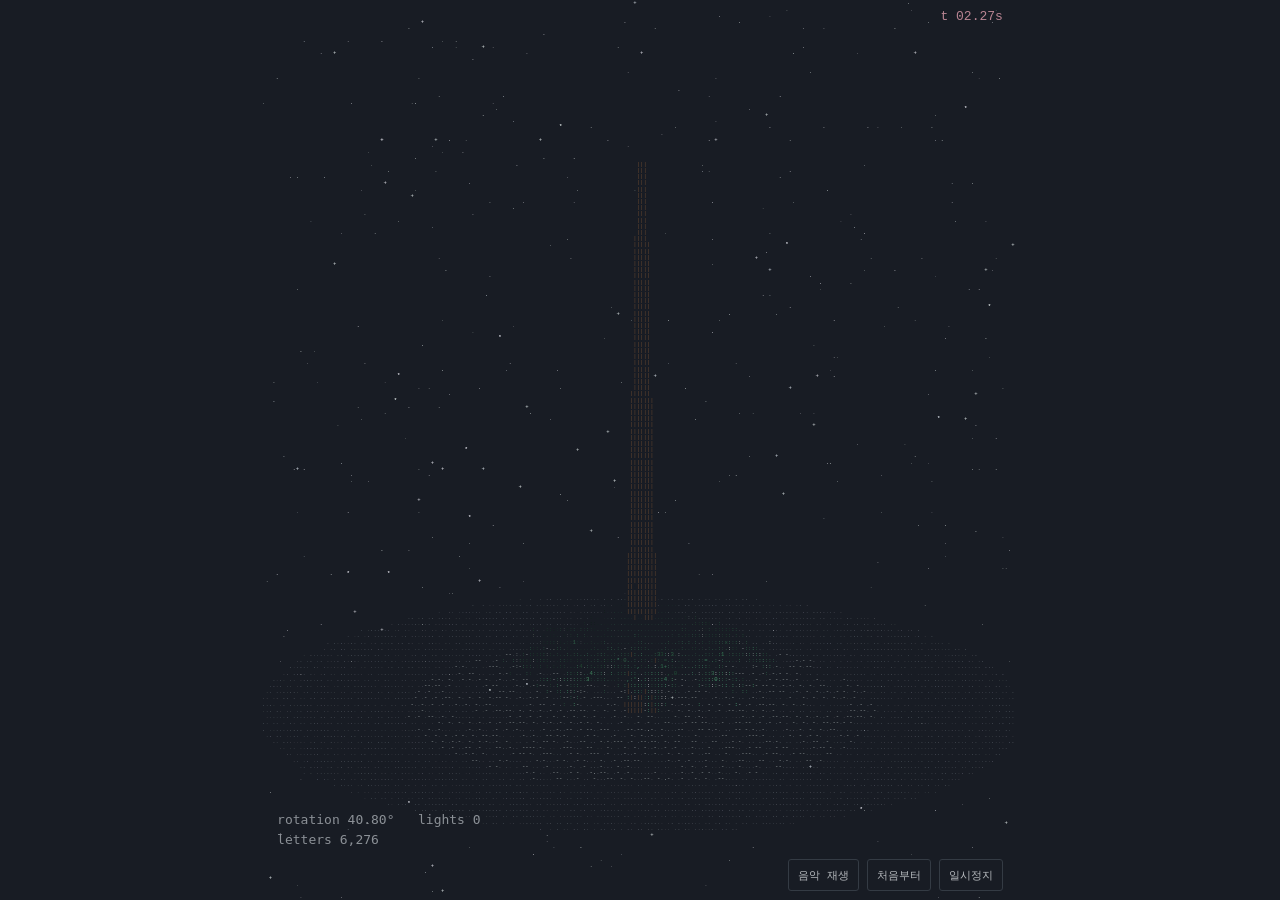
==== index.html @ 33d2dddd "Animate particle assembly and add looping YouTube music" ====
<!doctype html>
<html lang="ko">
<head>
  <meta charset="utf-8">
  <meta name="viewport" content="width=device-width, initial-scale=1">
  <meta name="theme-color" content="#181c24">
  <meta name="referrer" content="strict-origin-when-cross-origin">
  <title>ASCII Christmas Tree</title>
  <link rel="stylesheet" href="./styles.css">
  <script defer src="./geometry.js"></script>
  <script defer src="./scene.js"></script>
  <script defer src="./music.js"></script>
</head>
<body>
  <main aria-label="ASCII 크리스마스 트리">
    <canvas id="scene" role="img" aria-label="기둥에 잎이 자라고 장식과 선물이 입자로 모이며, 하늘에서 별이 내려와 반짝이는 회전 ASCII 크리스마스 트리"></canvas>
    <span id="time" aria-hidden="true"></span>
    <pre id="stats" aria-hidden="true"></pre>
    <div class="controls">
      <button id="music-toggle" type="button" aria-pressed="false" aria-controls="music-panel">음악 재생</button>
      <button id="replay" type="button">처음부터</button>
      <button id="toggle" type="button">일시정지</button>
    </div>
    <noscript>애니메이션을 보려면 JavaScript를 켜 주세요.</noscript>
  </main>
  <aside id="music-panel" aria-label="음악 플레이어" hidden>
    <div id="music-mount"><div id="music-player"></div></div>
    <p id="music-status" role="status"></p>
    <a href="https://music.youtube.com/watch?v=KRtvCCDbLgQ" target="_blank" rel="noopener noreferrer">YouTube Music에서 열기</a>
  </aside>
</body>
</html>
---- styles.css ----
:root {
  color-scheme: dark;
  font-family: Consolas, "Courier New", monospace;
  background: #181c24;
  color: #b5b9bd;
}
* { box-sizing: border-box; }
body { margin: 0; min-height: 100svh; display: grid; place-items: center; }
main {
  position: relative;
  height: min(100svh, 119.0476vw);
  width: min(100vw, 84svh);
  margin: auto;
  overflow: hidden;
}
canvas { width: 100%; height: 100%; display: block; }
#time {
  position: absolute;
  right: 2%;
  top: 1%;
  font-size: clamp(9px, 1.5svh, 13px);
  color: #b98593;
}
#stats {
  position: absolute;
  left: 2%;
  bottom: 5.5%;
  margin: 0;
  color: #8b9096;
  line-height: 1.55;
  font-size: clamp(9px, 1.5svh, 13px);
}
.controls {
  position: absolute;
  right: 2%;
  bottom: 1%;
  display: flex;
  gap: 8px;
}
button {
  font: inherit;
  font-size: 11px;
  min-height: 32px;
  padding: 5px 9px;
  color: #b5b9bd;
  background: #181c24;
  border: 1px solid #343b44;
  border-radius: 3px;
  cursor: pointer;
}
button:hover { color: #f2dda4; border-color: #85764f; }
button:focus-visible { outline: 2px solid #ead18b; outline-offset: 2px; }
button:disabled { opacity: 0.6; cursor: wait; }
[hidden] { display: none !important; }
#music-panel {
  width: min(320px, calc(100vw - 24px));
  margin: 0 auto 20px;
  padding: 0;
  font-size: 12px;
  line-height: 1.55;
}
#music-mount { min-height: 200px; }
#music-player { width: 100%; height: 200px; border: 0; }
#music-status { margin: 10px 0 6px; }
#music-panel a { color: #e0c67f; }
@media (min-width: 1200px) {
  body.music-open {
    grid-template-columns: minmax(0, 1fr) 320px;
    column-gap: 20px;
    padding-right: 20px;
  }
  #music-panel { align-self: end; }
}
@media (max-width: 600px) {
  body.music-open main {
    width: min(100vw, 57.12svh);
    height: min(68svh, 119.0476vw);
  }
}
noscript { position: absolute; inset: 40% 5%; text-align: center; }
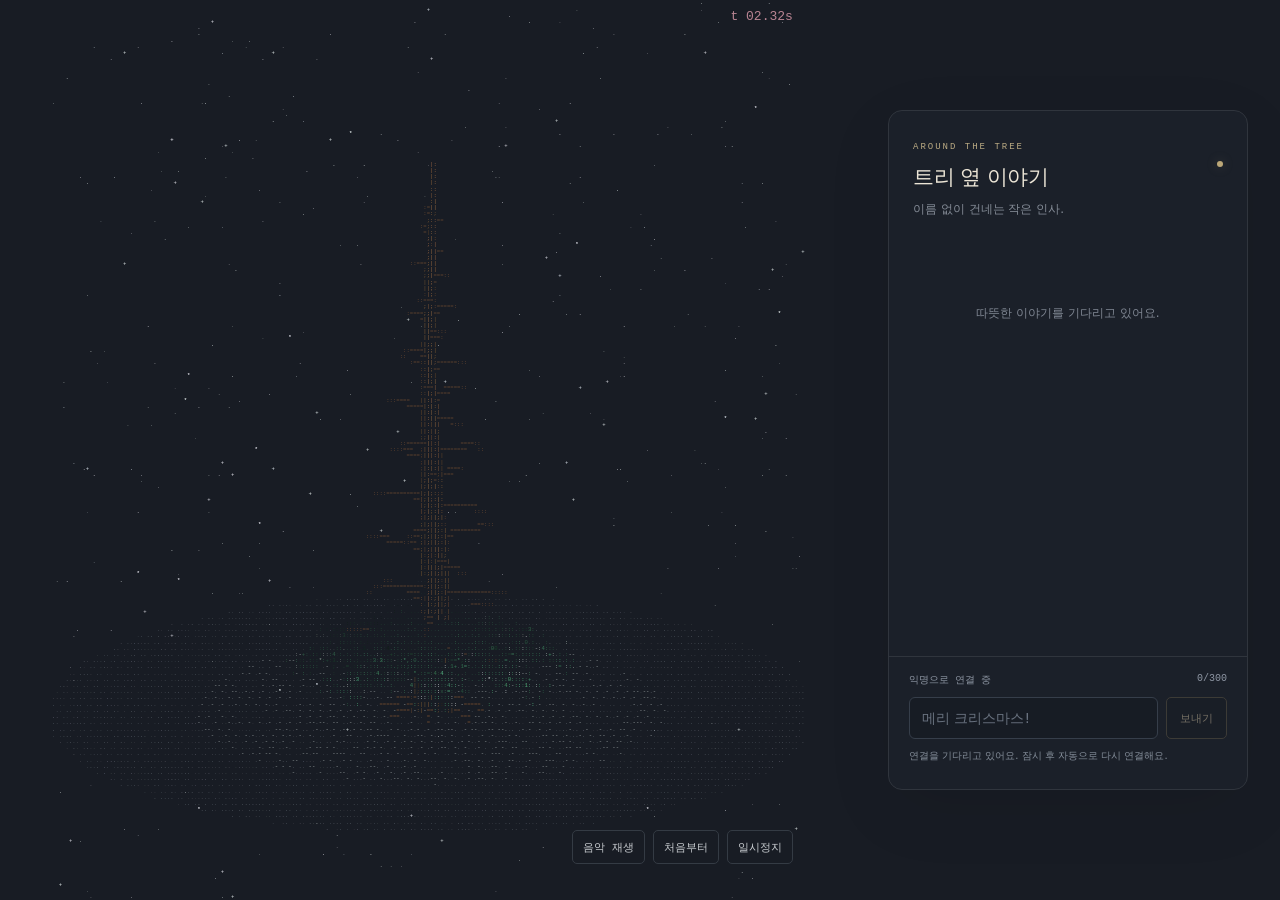
==== commit 6488ded3: "Refine tree assembly and add responsive anonymous chat" ====
--- a/index.html
+++ b/index.html
@@ -10,23 +10,34 @@
   <script defer src="./geometry.js"></script>
   <script defer src="./scene.js"></script>
   <script defer src="./music.js"></script>
+  <script defer src="./chat.js"></script>
 </head>
 <body>
   <main aria-label="ASCII 크리스마스 트리">
     <canvas id="scene" role="img" aria-label="기둥에 잎이 자라고 장식과 선물이 입자로 모이며, 하늘에서 별이 내려와 반짝이는 회전 ASCII 크리스마스 트리"></canvas>
     <span id="time" aria-hidden="true"></span>
-    <pre id="stats" aria-hidden="true"></pre>
+    <pre id="stats" aria-hidden="true" hidden></pre>
     <div class="controls">
       <button id="music-toggle" type="button" aria-pressed="false" aria-controls="music-panel">음악 재생</button>
       <button id="replay" type="button">처음부터</button>
       <button id="toggle" type="button">일시정지</button>
     </div>
+    <p id="music-status" role="status"></p>
     <noscript>애니메이션을 보려면 JavaScript를 켜 주세요.</noscript>
   </main>
-  <aside id="music-panel" aria-label="음악 플레이어" hidden>
+  <aside id="chat-panel" aria-labelledby="chat-title">
+    <header class="chat-header"><div><span class="eyebrow">AROUND THE TREE</span><h1 id="chat-title">트리 옆 이야기</h1></div><span class="live-dot" aria-hidden="true"></span></header>
+    <p class="chat-intro">이름 없이 건네는 작은 인사.</p>
+    <div id="messages" role="log" aria-label="익명 대화" aria-live="off"><p class="chat-empty">따뜻한 이야기를 기다리고 있어요.</p></div>
+    <form id="chat-form">
+      <div class="chat-identity"><span id="chat-name">익명으로 연결 중</span><span id="chat-count">0/300</span></div>
+      <label class="sr-only" for="chat-input">채팅 메시지</label>
+      <div class="chat-compose"><input id="chat-input" name="message" maxlength="300" placeholder="메리 크리스마스!" autocomplete="off" required><button id="chat-send" type="submit" disabled>보내기</button></div>
+      <p id="chat-status" role="status">채팅에 연결하고 있어요.</p>
+    </form>
+  </aside>
+  <aside id="music-panel" aria-hidden="true" inert hidden>
     <div id="music-mount"><div id="music-player"></div></div>
-    <p id="music-status" role="status"></p>
-    <a href="https://music.youtube.com/watch?v=KRtvCCDbLgQ" target="_blank" rel="noopener noreferrer">YouTube Music에서 열기</a>
   </aside>
 </body>
 </html>
--- a/styles.css
+++ b/styles.css
@@ -1,80 +1,28 @@
-:root {
-  color-scheme: dark;
-  font-family: Consolas, "Courier New", monospace;
-  background: #181c24;
-  color: #b5b9bd;
+:root{color-scheme:dark;font-family:Consolas,"Courier New",monospace;background:#181c24;color:#b5b9bd}*{box-sizing:border-box}
+body{margin:0;min-height:100svh;display:grid;grid-template-columns:minmax(0,1fr) 360px;align-items:center;gap:28px;padding:0 32px 0 0}
+main{position:relative;width:min(100%,84svh);aspect-ratio:.84;margin:auto;overflow:hidden}canvas{width:100%;height:100%;display:block}
+#time{position:absolute;right:2%;top:1%;font-size:clamp(9px,1.5svh,13px);color:#b98593}.controls{position:absolute;right:2%;bottom:4%;display:flex;gap:8px}
+button{font:inherit;font-size:11px;min-height:34px;padding:6px 10px;color:#c9cdd1;background:#181c24;border:1px solid #343b44;border-radius:5px;cursor:pointer}
+button:hover{color:#f2dda4;border-color:#85764f}button:focus-visible,input:focus-visible{outline:2px solid #ead18b;outline-offset:3px}button:disabled{opacity:.45;cursor:default}[hidden]{display:none!important}
+#music-panel{position:fixed;left:-400px;top:0;width:320px;height:200px;overflow:hidden;pointer-events:none}#music-player{width:320px;height:200px;border:0}
+#music-status{position:absolute;bottom:.4%;right:2%;margin:0;max-width:96%;color:#9c927a;font-size:10px;line-height:1.3}
+#chat-panel{height:min(680px,88svh);min-height:320px;display:flex;flex-direction:column;border:1px solid #30353d;border-radius:14px;background:#1b2029;overflow:hidden;box-shadow:0 20px 70px #00000012}
+.chat-header{padding:25px 24px 0;display:flex;align-items:center;justify-content:space-between}.eyebrow{color:#baaa83;letter-spacing:2px;font-size:9px}
+h1{font-family:system-ui,sans-serif;font-weight:500;font-size:21px;letter-spacing:-.5px;margin:9px 0 0;color:#ece5d6}.live-dot{width:6px;height:6px;border-radius:50%;background:#bba778;box-shadow:0 0 12px #bba77844}
+.chat-intro{font:12px system-ui,sans-serif;color:#858c97;margin:10px 24px 20px}
+#messages{min-height:0;flex:1;overflow-y:auto;padding:10px 22px 18px;scrollbar-width:thin;scrollbar-color:#454b56 transparent;overscroll-behavior:contain}
+.chat-empty{font:12px/1.8 system-ui,sans-serif;text-align:center;color:#7e8591;margin:55px 0}
+.message{margin:0 0 20px;font-family:system-ui,sans-serif}.message-meta{display:flex;align-items:center;gap:10px;font-size:10px;color:#a9a18c}.message-meta time{font:9px monospace;color:#68717e}
+.message p{margin:7px 0 0;color:#cdd0d7;font-size:13px;line-height:1.65;overflow-wrap:anywhere;white-space:pre-wrap}.message.mine p{color:#ece0c4}
+#chat-form{padding:16px 20px 12px;border-top:1px solid #30353d}.chat-identity{display:flex;justify-content:space-between;color:#8e96a3;font-size:10px;margin-bottom:10px}.chat-compose{display:flex;gap:8px}
+#chat-input{min-width:0;flex:1;border:1px solid #363e4a;border-radius:6px;padding:12px;font:14px system-ui,sans-serif;color:#e7e3dc;background:#171c24}#chat-input::placeholder{color:#69727f}
+#chat-send{color:#e0cfaa;border-color:#665c47;padding:8px 13px}#chat-status{min-height:28px;margin:10px 0 0;font:10px/1.4 system-ui,sans-serif;color:#858e9a}
+.sr-only{position:absolute;width:1px;height:1px;padding:0;overflow:hidden;clip-path:inset(50%);white-space:nowrap}noscript{position:absolute;inset:40% 5%;text-align:center}
+@media(max-width:760px){
+body{display:flex;flex-direction:column;align-items:stretch;gap:0;padding:0;min-height:100svh}
+main{flex:none;width:min(100%,49.56svh);margin:0 auto}
+#chat-panel{flex:none;height:max(320px,calc(100svh - min(119.0476vw,59svh)));min-height:320px;max-height:650px;margin:0 10px max(10px,env(safe-area-inset-bottom));border-radius:12px}
+.chat-header{padding:16px 18px 0}h1{font-size:17px;margin-top:5px}.chat-intro{margin:7px 18px 10px;font-size:11px}
+#chat-form{padding:12px 16px 8px}#chat-input{font-size:16px}.controls{gap:6px;bottom:5%}button{min-height:32px;padding:5px 8px}
 }
-* { box-sizing: border-box; }
-body { margin: 0; min-height: 100svh; display: grid; place-items: center; }
-main {
-  position: relative;
-  height: min(100svh, 119.0476vw);
-  width: min(100vw, 84svh);
-  margin: auto;
-  overflow: hidden;
-}
-canvas { width: 100%; height: 100%; display: block; }
-#time {
-  position: absolute;
-  right: 2%;
-  top: 1%;
-  font-size: clamp(9px, 1.5svh, 13px);
-  color: #b98593;
-}
-#stats {
-  position: absolute;
-  left: 2%;
-  bottom: 5.5%;
-  margin: 0;
-  color: #8b9096;
-  line-height: 1.55;
-  font-size: clamp(9px, 1.5svh, 13px);
-}
-.controls {
-  position: absolute;
-  right: 2%;
-  bottom: 1%;
-  display: flex;
-  gap: 8px;
-}
-button {
-  font: inherit;
-  font-size: 11px;
-  min-height: 32px;
-  padding: 5px 9px;
-  color: #b5b9bd;
-  background: #181c24;
-  border: 1px solid #343b44;
-  border-radius: 3px;
-  cursor: pointer;
-}
-button:hover { color: #f2dda4; border-color: #85764f; }
-button:focus-visible { outline: 2px solid #ead18b; outline-offset: 2px; }
-button:disabled { opacity: 0.6; cursor: wait; }
-[hidden] { display: none !important; }
-#music-panel {
-  width: min(320px, calc(100vw - 24px));
-  margin: 0 auto 20px;
-  padding: 0;
-  font-size: 12px;
-  line-height: 1.55;
-}
-#music-mount { min-height: 200px; }
-#music-player { width: 100%; height: 200px; border: 0; }
-#music-status { margin: 10px 0 6px; }
-#music-panel a { color: #e0c67f; }
-@media (min-width: 1200px) {
-  body.music-open {
-    grid-template-columns: minmax(0, 1fr) 320px;
-    column-gap: 20px;
-    padding-right: 20px;
-  }
-  #music-panel { align-self: end; }
-}
-@media (max-width: 600px) {
-  body.music-open main {
-    width: min(100vw, 57.12svh);
-    height: min(68svh, 119.0476vw);
-  }
-}
-noscript { position: absolute; inset: 40% 5%; text-align: center; }
+#stats { display: none !important; }
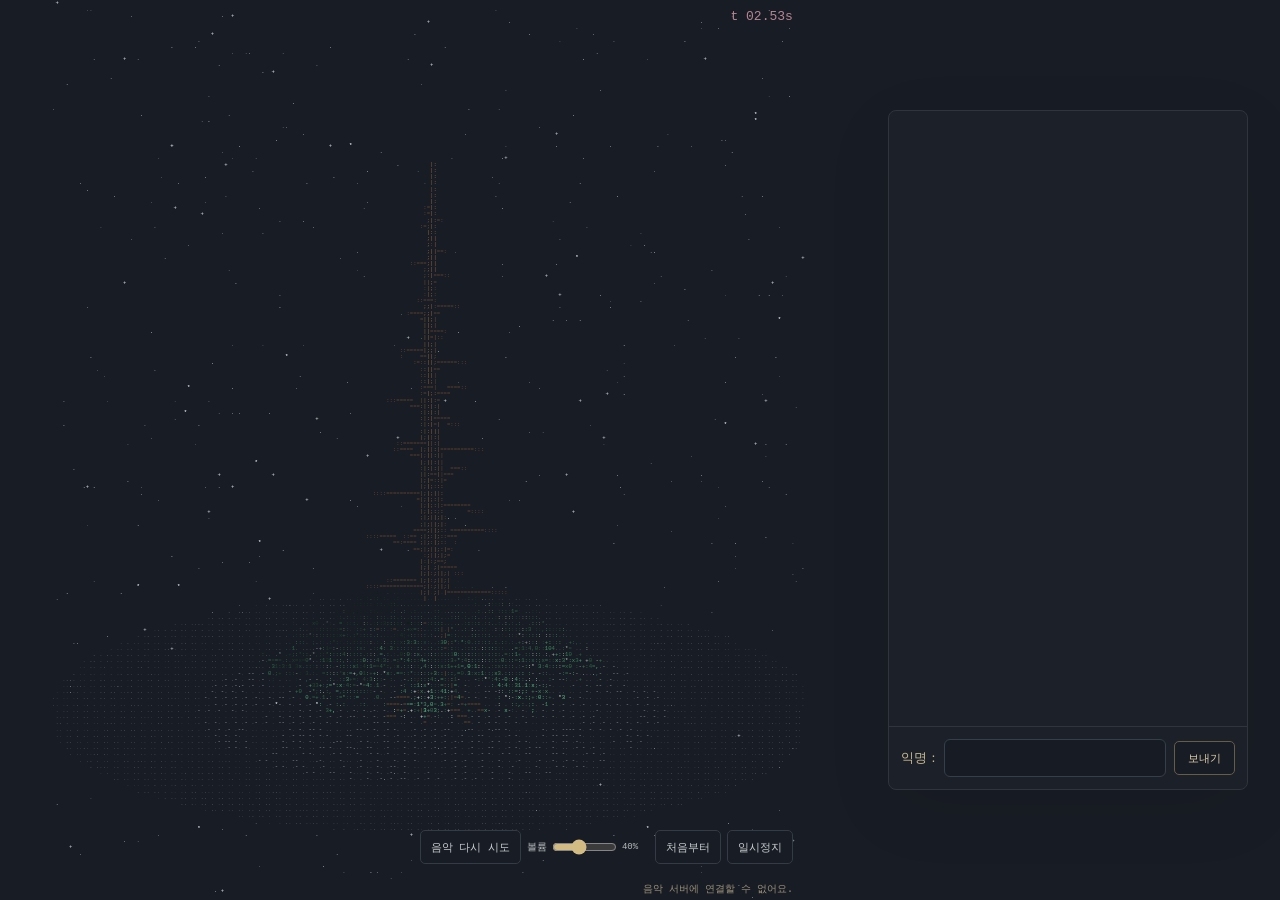
==== commit efbeb035: "Simplify anonymous chat and add autoplay with volume control" ====
--- a/index.html
+++ b/index.html
@@ -19,21 +19,18 @@
     <pre id="stats" aria-hidden="true" hidden></pre>
     <div class="controls">
       <button id="music-toggle" type="button" aria-pressed="false" aria-controls="music-panel">음악 재생</button>
+      <label class="volume-control" for="music-volume"><span>&#48380;&#47464;</span><input id="music-volume" type="range" min="0" max="100" value="40" aria-label="Music volume"><output id="volume-value" for="music-volume">40%</output></label>
       <button id="replay" type="button">처음부터</button>
       <button id="toggle" type="button">일시정지</button>
     </div>
     <p id="music-status" role="status"></p>
     <noscript>애니메이션을 보려면 JavaScript를 켜 주세요.</noscript>
   </main>
-  <aside id="chat-panel" aria-labelledby="chat-title">
-    <header class="chat-header"><div><span class="eyebrow">AROUND THE TREE</span><h1 id="chat-title">트리 옆 이야기</h1></div><span class="live-dot" aria-hidden="true"></span></header>
-    <p class="chat-intro">이름 없이 건네는 작은 인사.</p>
-    <div id="messages" role="log" aria-label="익명 대화" aria-live="off"><p class="chat-empty">따뜻한 이야기를 기다리고 있어요.</p></div>
+  <aside id="chat-panel" aria-label="Anonymous chat">
+    <div id="messages" role="log" aria-label="Messages" aria-live="polite"></div>
     <form id="chat-form">
-      <div class="chat-identity"><span id="chat-name">익명으로 연결 중</span><span id="chat-count">0/300</span></div>
-      <label class="sr-only" for="chat-input">채팅 메시지</label>
-      <div class="chat-compose"><input id="chat-input" name="message" maxlength="300" placeholder="메리 크리스마스!" autocomplete="off" required><button id="chat-send" type="submit" disabled>보내기</button></div>
-      <p id="chat-status" role="status">채팅에 연결하고 있어요.</p>
+      <div class="chat-compose"><label for="chat-input">&#51061;&#47749; :</label><input id="chat-input" name="message" maxlength="300" autocomplete="off" required><button id="chat-send" type="submit">&#48372;&#45236;&#44592;</button></div>
+      <p id="chat-status" role="status" hidden></p>
     </form>
   </aside>
   <aside id="music-panel" aria-hidden="true" inert hidden>
--- a/styles.css
+++ b/styles.css
@@ -26,3 +26,27 @@
 #chat-form{padding:12px 16px 8px}#chat-input{font-size:16px}.controls{gap:6px;bottom:5%}button{min-height:32px;padding:5px 8px}
 }
 #stats { display: none !important; }
+
+/* Minimal chat and compact music controls. */
+#chat-panel { border-radius: 8px; }
+#messages { padding: 16px; }
+#chat-form { padding: 12px; }
+.message { margin: 0 0 10px; color: #ced1d6; font: 13px/1.65 system-ui,sans-serif; overflow-wrap: anywhere; white-space: pre-wrap; }
+.message-name { color: #c8b891; }
+.message.mine { color: #e8dec8; }
+.chat-compose { align-items: center; }
+.chat-compose label { flex: none; font: 13px system-ui,sans-serif; color: #c8b891; }
+#chat-input { padding: 10px; }
+#chat-status { min-height: 0; margin-top: 8px; }
+.controls { left: 2%; justify-content: flex-end; align-items: center; gap: 6px; flex-wrap: wrap; }
+.volume-control { display: flex; align-items: center; gap: 5px; font-size: 10px; }
+#music-volume { width: 65px; min-height: 28px; accent-color: #d3bc83; margin: 0; }
+#volume-value { width: 27px; font-size: 9px; }
+@media(max-width:760px) {
+  .controls { gap: 4px; }
+  .controls button { padding: 4px 6px; font-size: 10px; }
+  .volume-control { gap: 3px; }
+  .volume-control > span { display: none; }
+  #music-volume { width: 50px; }
+  #volume-value { width: 24px; }
+}
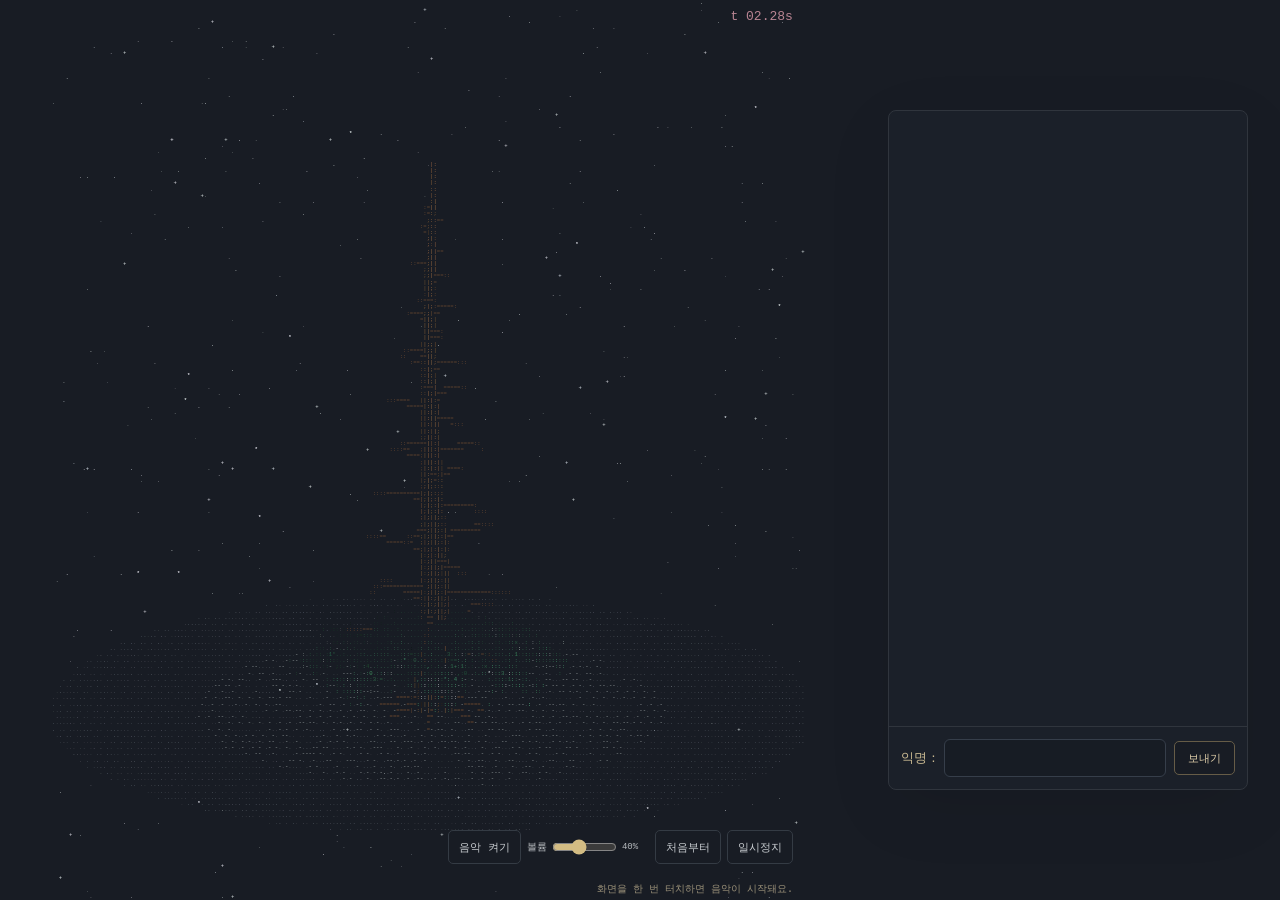
==== commit 41f64a31: "Play uploaded Christmas audio directly and route visitors to chat server" ====
--- a/index.html
+++ b/index.html
@@ -5,6 +5,11 @@
   <meta name="viewport" content="width=device-width, initial-scale=1">
   <meta name="theme-color" content="#181c24">
   <meta name="referrer" content="strict-origin-when-cross-origin">
+  <script>
+    if (location.hostname === "christmas-tree-ascii-art.onrender.com") {
+      location.replace("https://christmas-tree-ascii-art-server.onrender.com" + location.pathname + location.search + location.hash);
+    }
+  </script>
   <title>ASCII Christmas Tree</title>
   <link rel="stylesheet" href="./styles.css">
   <script defer src="./geometry.js"></script>
@@ -18,7 +23,7 @@
     <span id="time" aria-hidden="true"></span>
     <pre id="stats" aria-hidden="true" hidden></pre>
     <div class="controls">
-      <button id="music-toggle" type="button" aria-pressed="false" aria-controls="music-panel">음악 재생</button>
+      <button id="music-toggle" type="button" aria-pressed="false">음악 재생</button>
       <label class="volume-control" for="music-volume"><span>&#48380;&#47464;</span><input id="music-volume" type="range" min="0" max="100" value="40" aria-label="Music volume"><output id="volume-value" for="music-volume">40%</output></label>
       <button id="replay" type="button">처음부터</button>
       <button id="toggle" type="button">일시정지</button>
@@ -33,8 +38,6 @@
       <p id="chat-status" role="status" hidden></p>
     </form>
   </aside>
-  <aside id="music-panel" aria-hidden="true" inert hidden>
-    <div id="music-mount"><div id="music-player"></div></div>
-  </aside>
+  <audio id="background-music" src="./assets/christmas.mp3" loop preload="metadata" hidden></audio>
 </body>
 </html>
--- a/styles.css
+++ b/styles.css
@@ -4,7 +4,6 @@
 #time{position:absolute;right:2%;top:1%;font-size:clamp(9px,1.5svh,13px);color:#b98593}.controls{position:absolute;right:2%;bottom:4%;display:flex;gap:8px}
 button{font:inherit;font-size:11px;min-height:34px;padding:6px 10px;color:#c9cdd1;background:#181c24;border:1px solid #343b44;border-radius:5px;cursor:pointer}
 button:hover{color:#f2dda4;border-color:#85764f}button:focus-visible,input:focus-visible{outline:2px solid #ead18b;outline-offset:3px}button:disabled{opacity:.45;cursor:default}[hidden]{display:none!important}
-#music-panel{position:fixed;left:-400px;top:0;width:320px;height:200px;overflow:hidden;pointer-events:none}#music-player{width:320px;height:200px;border:0}
 #music-status{position:absolute;bottom:.4%;right:2%;margin:0;max-width:96%;color:#9c927a;font-size:10px;line-height:1.3}
 #chat-panel{height:min(680px,88svh);min-height:320px;display:flex;flex-direction:column;border:1px solid #30353d;border-radius:14px;background:#1b2029;overflow:hidden;box-shadow:0 20px 70px #00000012}
 .chat-header{padding:25px 24px 0;display:flex;align-items:center;justify-content:space-between}.eyebrow{color:#baaa83;letter-spacing:2px;font-size:9px}
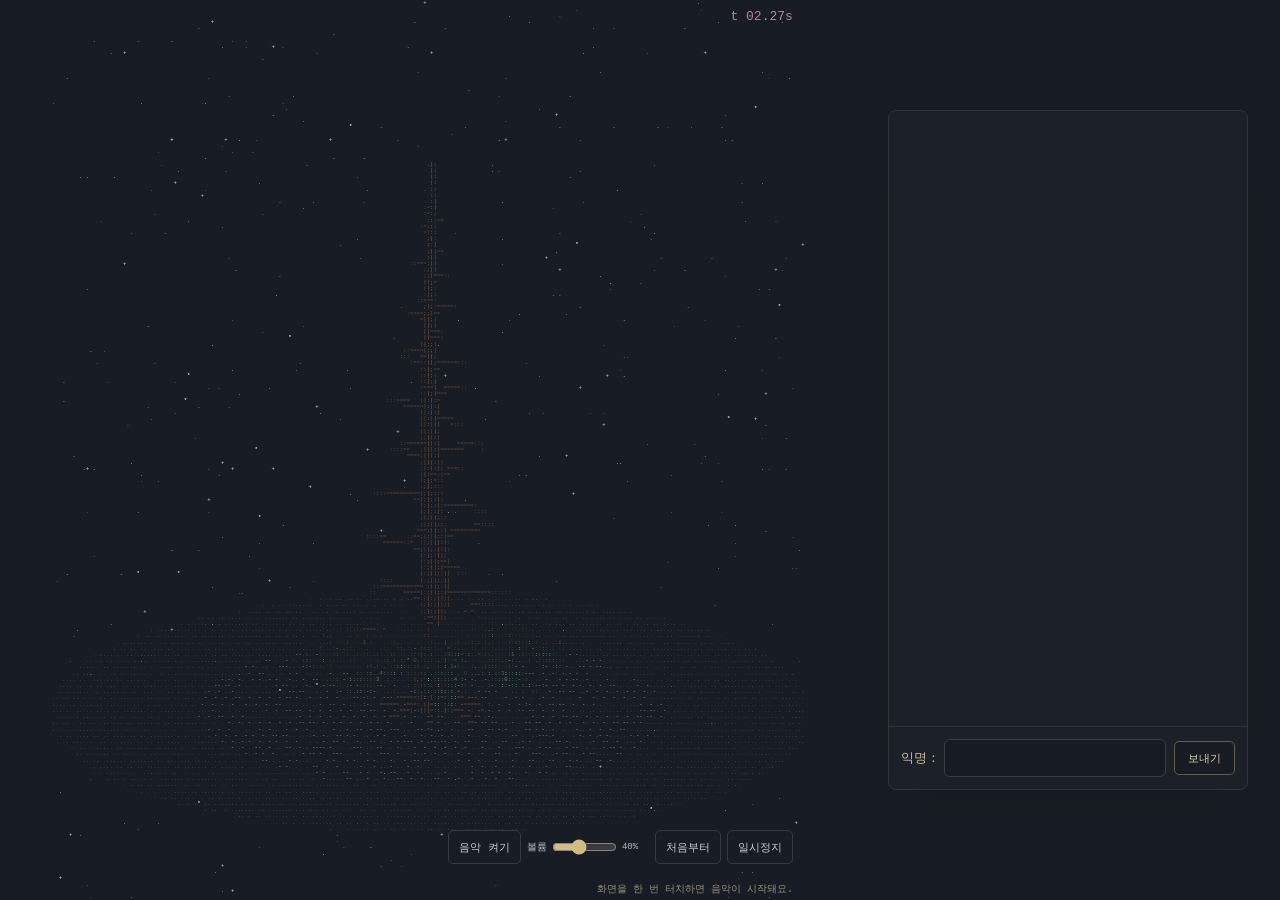
==== commit 9e857b6d: "Remove unused UI code and harden chat polling and request handling" ====
--- a/index.html
+++ b/index.html
@@ -21,7 +21,6 @@
   <main aria-label="ASCII 크리스마스 트리">
     <canvas id="scene" role="img" aria-label="기둥에 잎이 자라고 장식과 선물이 입자로 모이며, 하늘에서 별이 내려와 반짝이는 회전 ASCII 크리스마스 트리"></canvas>
     <span id="time" aria-hidden="true"></span>
-    <pre id="stats" aria-hidden="true" hidden></pre>
     <div class="controls">
       <button id="music-toggle" type="button" aria-pressed="false">음악 재생</button>
       <label class="volume-control" for="music-volume"><span>&#48380;&#47464;</span><input id="music-volume" type="range" min="0" max="100" value="40" aria-label="Music volume"><output id="volume-value" for="music-volume">40%</output></label>
--- a/styles.css
+++ b/styles.css
@@ -1,48 +1,152 @@
-:root{color-scheme:dark;font-family:Consolas,"Courier New",monospace;background:#181c24;color:#b5b9bd}*{box-sizing:border-box}
-body{margin:0;min-height:100svh;display:grid;grid-template-columns:minmax(0,1fr) 360px;align-items:center;gap:28px;padding:0 32px 0 0}
-main{position:relative;width:min(100%,84svh);aspect-ratio:.84;margin:auto;overflow:hidden}canvas{width:100%;height:100%;display:block}
-#time{position:absolute;right:2%;top:1%;font-size:clamp(9px,1.5svh,13px);color:#b98593}.controls{position:absolute;right:2%;bottom:4%;display:flex;gap:8px}
-button{font:inherit;font-size:11px;min-height:34px;padding:6px 10px;color:#c9cdd1;background:#181c24;border:1px solid #343b44;border-radius:5px;cursor:pointer}
-button:hover{color:#f2dda4;border-color:#85764f}button:focus-visible,input:focus-visible{outline:2px solid #ead18b;outline-offset:3px}button:disabled{opacity:.45;cursor:default}[hidden]{display:none!important}
-#music-status{position:absolute;bottom:.4%;right:2%;margin:0;max-width:96%;color:#9c927a;font-size:10px;line-height:1.3}
-#chat-panel{height:min(680px,88svh);min-height:320px;display:flex;flex-direction:column;border:1px solid #30353d;border-radius:14px;background:#1b2029;overflow:hidden;box-shadow:0 20px 70px #00000012}
-.chat-header{padding:25px 24px 0;display:flex;align-items:center;justify-content:space-between}.eyebrow{color:#baaa83;letter-spacing:2px;font-size:9px}
-h1{font-family:system-ui,sans-serif;font-weight:500;font-size:21px;letter-spacing:-.5px;margin:9px 0 0;color:#ece5d6}.live-dot{width:6px;height:6px;border-radius:50%;background:#bba778;box-shadow:0 0 12px #bba77844}
-.chat-intro{font:12px system-ui,sans-serif;color:#858c97;margin:10px 24px 20px}
-#messages{min-height:0;flex:1;overflow-y:auto;padding:10px 22px 18px;scrollbar-width:thin;scrollbar-color:#454b56 transparent;overscroll-behavior:contain}
-.chat-empty{font:12px/1.8 system-ui,sans-serif;text-align:center;color:#7e8591;margin:55px 0}
-.message{margin:0 0 20px;font-family:system-ui,sans-serif}.message-meta{display:flex;align-items:center;gap:10px;font-size:10px;color:#a9a18c}.message-meta time{font:9px monospace;color:#68717e}
-.message p{margin:7px 0 0;color:#cdd0d7;font-size:13px;line-height:1.65;overflow-wrap:anywhere;white-space:pre-wrap}.message.mine p{color:#ece0c4}
-#chat-form{padding:16px 20px 12px;border-top:1px solid #30353d}.chat-identity{display:flex;justify-content:space-between;color:#8e96a3;font-size:10px;margin-bottom:10px}.chat-compose{display:flex;gap:8px}
-#chat-input{min-width:0;flex:1;border:1px solid #363e4a;border-radius:6px;padding:12px;font:14px system-ui,sans-serif;color:#e7e3dc;background:#171c24}#chat-input::placeholder{color:#69727f}
-#chat-send{color:#e0cfaa;border-color:#665c47;padding:8px 13px}#chat-status{min-height:28px;margin:10px 0 0;font:10px/1.4 system-ui,sans-serif;color:#858e9a}
-.sr-only{position:absolute;width:1px;height:1px;padding:0;overflow:hidden;clip-path:inset(50%);white-space:nowrap}noscript{position:absolute;inset:40% 5%;text-align:center}
-@media(max-width:760px){
-body{display:flex;flex-direction:column;align-items:stretch;gap:0;padding:0;min-height:100svh}
-main{flex:none;width:min(100%,49.56svh);margin:0 auto}
-#chat-panel{flex:none;height:max(320px,calc(100svh - min(119.0476vw,59svh)));min-height:320px;max-height:650px;margin:0 10px max(10px,env(safe-area-inset-bottom));border-radius:12px}
-.chat-header{padding:16px 18px 0}h1{font-size:17px;margin-top:5px}.chat-intro{margin:7px 18px 10px;font-size:11px}
-#chat-form{padding:12px 16px 8px}#chat-input{font-size:16px}.controls{gap:6px;bottom:5%}button{min-height:32px;padding:5px 8px}
+:root {
+  color-scheme: dark;
+  font-family: Consolas, "Courier New", monospace;
+  background: #181c24;
+  color: #b5b9bd;
 }
-#stats { display: none !important; }
 
-/* Minimal chat and compact music controls. */
-#chat-panel { border-radius: 8px; }
-#messages { padding: 16px; }
-#chat-form { padding: 12px; }
-.message { margin: 0 0 10px; color: #ced1d6; font: 13px/1.65 system-ui,sans-serif; overflow-wrap: anywhere; white-space: pre-wrap; }
-.message-name { color: #c8b891; }
-.message.mine { color: #e8dec8; }
-.chat-compose { align-items: center; }
-.chat-compose label { flex: none; font: 13px system-ui,sans-serif; color: #c8b891; }
-#chat-input { padding: 10px; }
-#chat-status { min-height: 0; margin-top: 8px; }
-.controls { left: 2%; justify-content: flex-end; align-items: center; gap: 6px; flex-wrap: wrap; }
+* { box-sizing: border-box; }
+[hidden] { display: none !important; }
+
+body {
+  margin: 0;
+  min-height: 100svh;
+  display: grid;
+  grid-template-columns: minmax(0, 1fr) 360px;
+  align-items: center;
+  gap: 28px;
+  padding: 0 32px 0 0;
+}
+
+main {
+  position: relative;
+  width: min(100%, 84svh);
+  aspect-ratio: .84;
+  margin: auto;
+  overflow: hidden;
+}
+
+canvas { width: 100%; height: 100%; display: block; }
+
+#time {
+  position: absolute;
+  right: 2%;
+  top: 1%;
+  font-size: clamp(9px, 1.5svh, 13px);
+  color: #b98593;
+}
+
+button {
+  font: inherit;
+  font-size: 11px;
+  min-height: 34px;
+  padding: 6px 10px;
+  color: #c9cdd1;
+  background: #181c24;
+  border: 1px solid #343b44;
+  border-radius: 5px;
+  cursor: pointer;
+}
+
+button:hover { color: #f2dda4; border-color: #85764f; }
+button:disabled { opacity: .45; cursor: default; }
+button:focus-visible, input:focus-visible {
+  outline: 2px solid #ead18b;
+  outline-offset: 3px;
+}
+
+.controls {
+  position: absolute;
+  left: 2%;
+  right: 2%;
+  bottom: 4%;
+  display: flex;
+  justify-content: flex-end;
+  align-items: center;
+  gap: 6px;
+  flex-wrap: wrap;
+}
+
 .volume-control { display: flex; align-items: center; gap: 5px; font-size: 10px; }
 #music-volume { width: 65px; min-height: 28px; accent-color: #d3bc83; margin: 0; }
 #volume-value { width: 27px; font-size: 9px; }
-@media(max-width:760px) {
-  .controls { gap: 4px; }
+
+#music-status {
+  position: absolute;
+  bottom: .4%;
+  right: 2%;
+  margin: 0;
+  max-width: 96%;
+  color: #9c927a;
+  font-size: 10px;
+  line-height: 1.3;
+}
+
+#chat-panel {
+  height: min(680px, 88svh);
+  min-height: 320px;
+  display: flex;
+  flex-direction: column;
+  border: 1px solid #30353d;
+  border-radius: 8px;
+  background: #1b2029;
+  overflow: hidden;
+  box-shadow: 0 20px 70px #00000012;
+}
+
+#messages {
+  min-height: 0;
+  flex: 1;
+  overflow-y: auto;
+  padding: 16px;
+  scrollbar-width: thin;
+  scrollbar-color: #454b56 transparent;
+  overscroll-behavior: contain;
+}
+
+.message {
+  margin: 0 0 10px;
+  color: #ced1d6;
+  font: 13px/1.65 system-ui, sans-serif;
+  overflow-wrap: anywhere;
+  white-space: pre-wrap;
+}
+
+.message-name { color: #c8b891; }
+.message.mine { color: #e8dec8; }
+#chat-form { padding: 12px; border-top: 1px solid #30353d; }
+.chat-compose { display: flex; align-items: center; gap: 8px; }
+.chat-compose label { flex: none; font: 13px system-ui, sans-serif; color: #c8b891; }
+
+#chat-input {
+  min-width: 0;
+  flex: 1;
+  border: 1px solid #363e4a;
+  border-radius: 6px;
+  padding: 10px;
+  font: 14px system-ui, sans-serif;
+  color: #e7e3dc;
+  background: #171c24;
+}
+
+#chat-send { color: #e0cfaa; border-color: #665c47; padding: 8px 13px; }
+#chat-status { margin: 8px 0 0; font: 10px/1.4 system-ui, sans-serif; color: #858e9a; }
+noscript { position: absolute; inset: 40% 5%; text-align: center; }
+
+@media (max-width: 760px) {
+  body { display: flex; flex-direction: column; align-items: stretch; gap: 0; padding: 0; }
+  main { flex: none; width: min(100%, 49.56svh); margin: 0 auto; }
+
+  #chat-panel {
+    flex: none;
+    height: max(320px, calc(100svh - min(119.0476vw, 59svh)));
+    max-height: 650px;
+    margin: 0 10px max(10px, env(safe-area-inset-bottom));
+  }
+
+  #chat-input { font-size: 16px; }
+  button { min-height: 32px; padding: 5px 8px; }
+  .controls { gap: 4px; bottom: 5%; }
   .controls button { padding: 4px 6px; font-size: 10px; }
   .volume-control { gap: 3px; }
   .volume-control > span { display: none; }
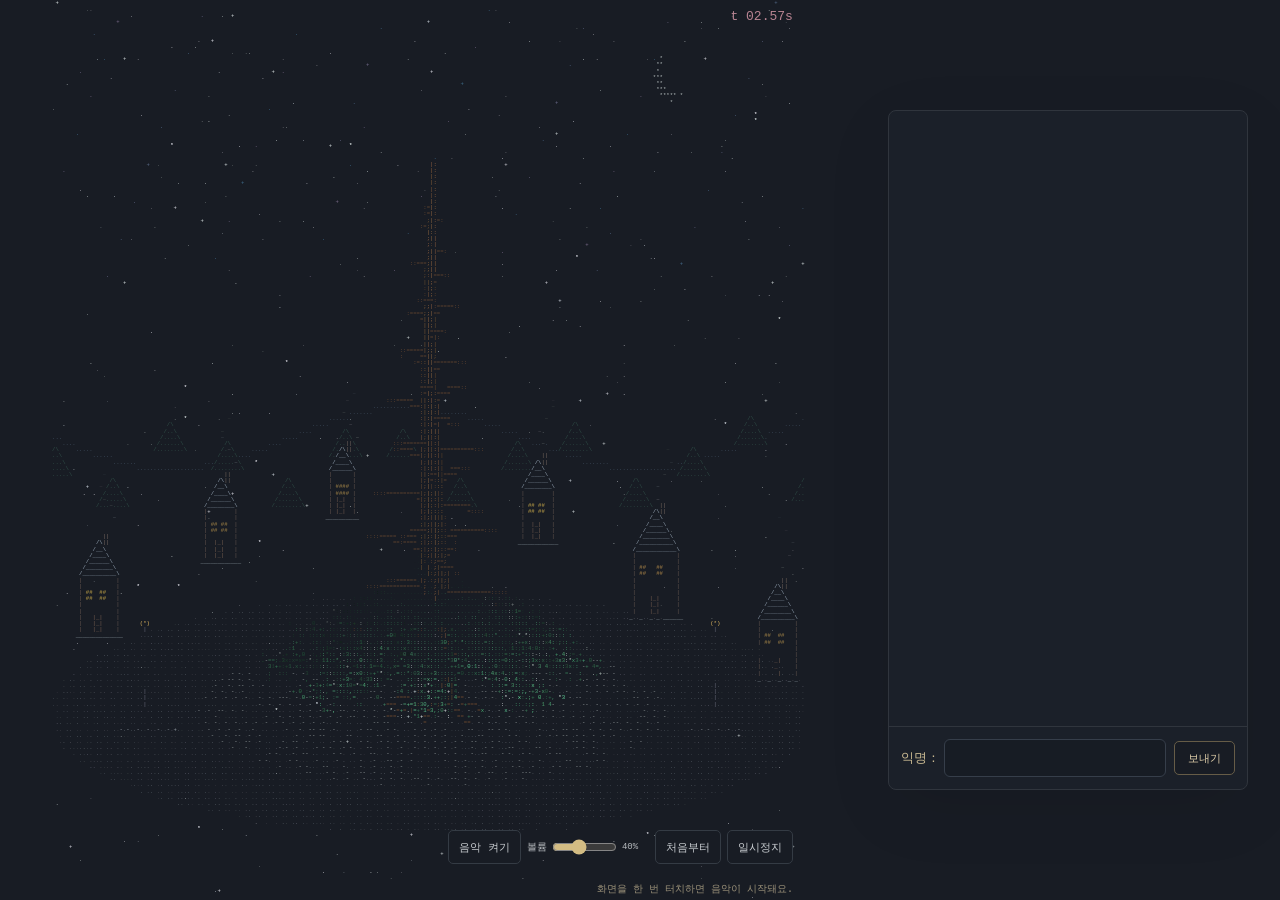
==== commit ccd91018: "Add ASCII winter village and Santa flight behind the tree" ====
--- a/index.html
+++ b/index.html
@@ -13,6 +13,8 @@
   <title>ASCII Christmas Tree</title>
   <link rel="stylesheet" href="./styles.css">
   <script defer src="./geometry.js"></script>
+  <script defer src="./village.js"></script>
+  <script defer src="./santa.js"></script>
   <script defer src="./scene.js"></script>
   <script defer src="./music.js"></script>
   <script defer src="./chat.js"></script>
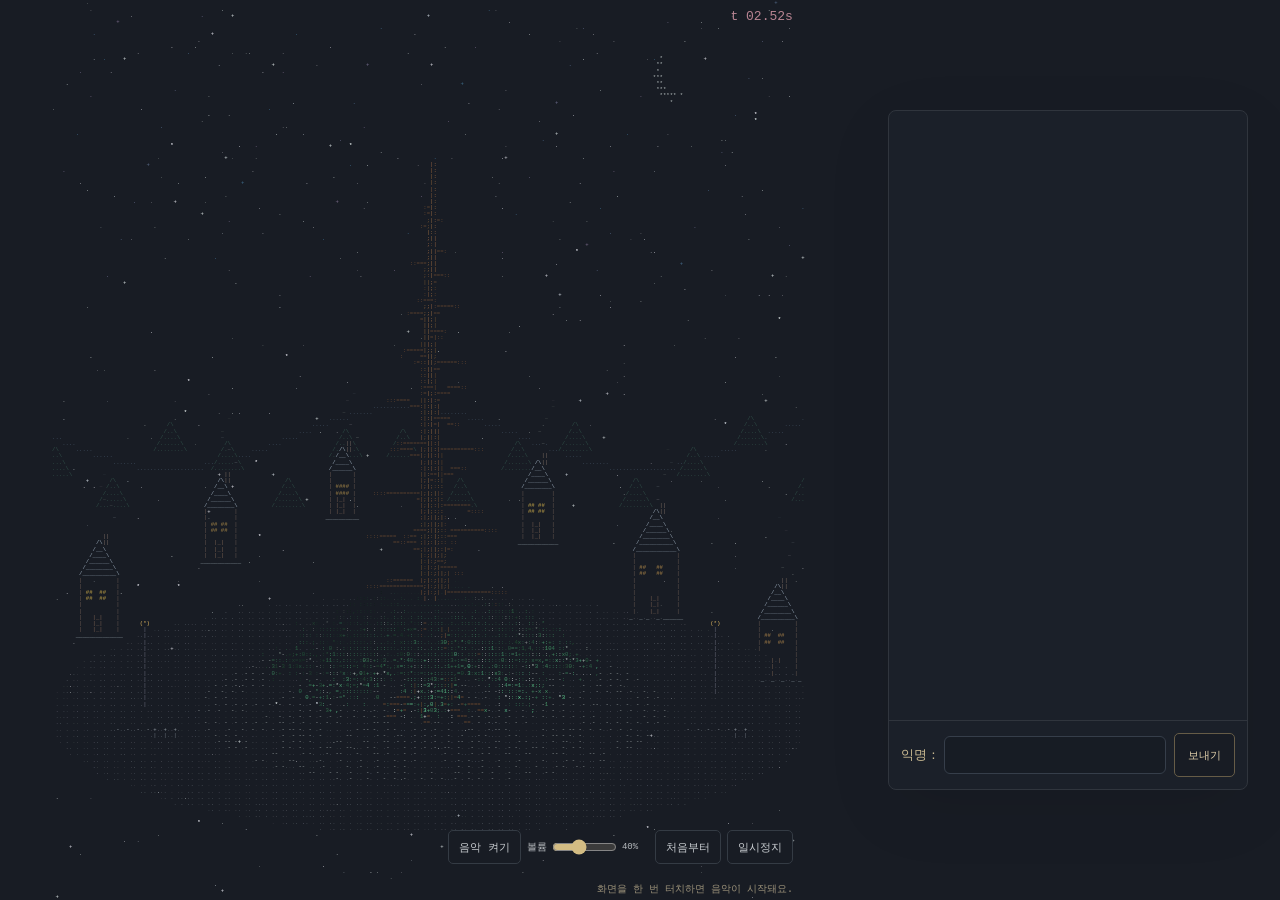
==== commit cc81b968: "Keep mobile chat composer visible above keyboard and safe areas" ====
--- a/index.html
+++ b/index.html
@@ -2,7 +2,7 @@
 <html lang="ko">
 <head>
   <meta charset="utf-8">
-  <meta name="viewport" content="width=device-width, initial-scale=1">
+  <meta name="viewport" content="width=device-width, initial-scale=1, viewport-fit=cover">
   <meta name="theme-color" content="#181c24">
   <meta name="referrer" content="strict-origin-when-cross-origin">
   <script>
@@ -18,6 +18,7 @@
   <script defer src="./scene.js"></script>
   <script defer src="./music.js"></script>
   <script defer src="./chat.js"></script>
+  <script defer src="./chat-layout.js"></script>
 </head>
 <body>
   <main aria-label="ASCII 크리스마스 트리">
--- a/styles.css
+++ b/styles.css
@@ -7,6 +7,7 @@
 
 * { box-sizing: border-box; }
 [hidden] { display: none !important; }
+html { scroll-padding-bottom: max(12px, env(safe-area-inset-bottom)); }
 
 body {
   margin: 0;
@@ -83,6 +84,7 @@
 }
 
 #chat-panel {
+  min-width: 0;
   height: min(680px, 88svh);
   min-height: 320px;
   display: flex;
@@ -114,7 +116,7 @@
 
 .message-name { color: #c8b891; }
 .message.mine { color: #e8dec8; }
-#chat-form { padding: 12px; border-top: 1px solid #30353d; }
+#chat-form { flex: none; padding: 12px; border-top: 1px solid #30353d; }
 .chat-compose { display: flex; align-items: center; gap: 8px; }
 .chat-compose label { flex: none; font: 13px system-ui, sans-serif; color: #c8b891; }
 
@@ -129,7 +131,7 @@
   background: #171c24;
 }
 
-#chat-send { color: #e0cfaa; border-color: #665c47; padding: 8px 13px; }
+#chat-send { flex: none; min-height: 44px; min-width: 44px; color: #e0cfaa; border-color: #665c47; padding: 8px 13px; }
 #chat-status { margin: 8px 0 0; font: 10px/1.4 system-ui, sans-serif; color: #858e9a; }
 noscript { position: absolute; inset: 40% 5%; text-align: center; }
 
@@ -139,12 +141,15 @@
 
   #chat-panel {
     flex: none;
-    height: max(320px, calc(100svh - min(119.0476vw, 59svh)));
+    height: max(180px, calc(100svh - min(119.0476vw, 59svh) - 20px - env(safe-area-inset-bottom)));
+    height: max(180px, var(--chat-available-height, calc(100dvh - min(119.0476vw, 59svh) - 20px - env(safe-area-inset-bottom))));
+    min-height: 180px;
     max-height: 650px;
-    margin: 0 10px max(10px, env(safe-area-inset-bottom));
+    margin: 0 max(10px, env(safe-area-inset-right)) max(10px, env(safe-area-inset-bottom)) max(10px, env(safe-area-inset-left));
   }
 
-  #chat-input { font-size: 16px; }
+  #chat-input { font-size: 16px; min-height: 44px; }
+  #chat-panel .message { font-size: 14px; }
   button { min-height: 32px; padding: 5px 8px; }
   .controls { gap: 4px; bottom: 5%; }
   .controls button { padding: 4px 6px; font-size: 10px; }
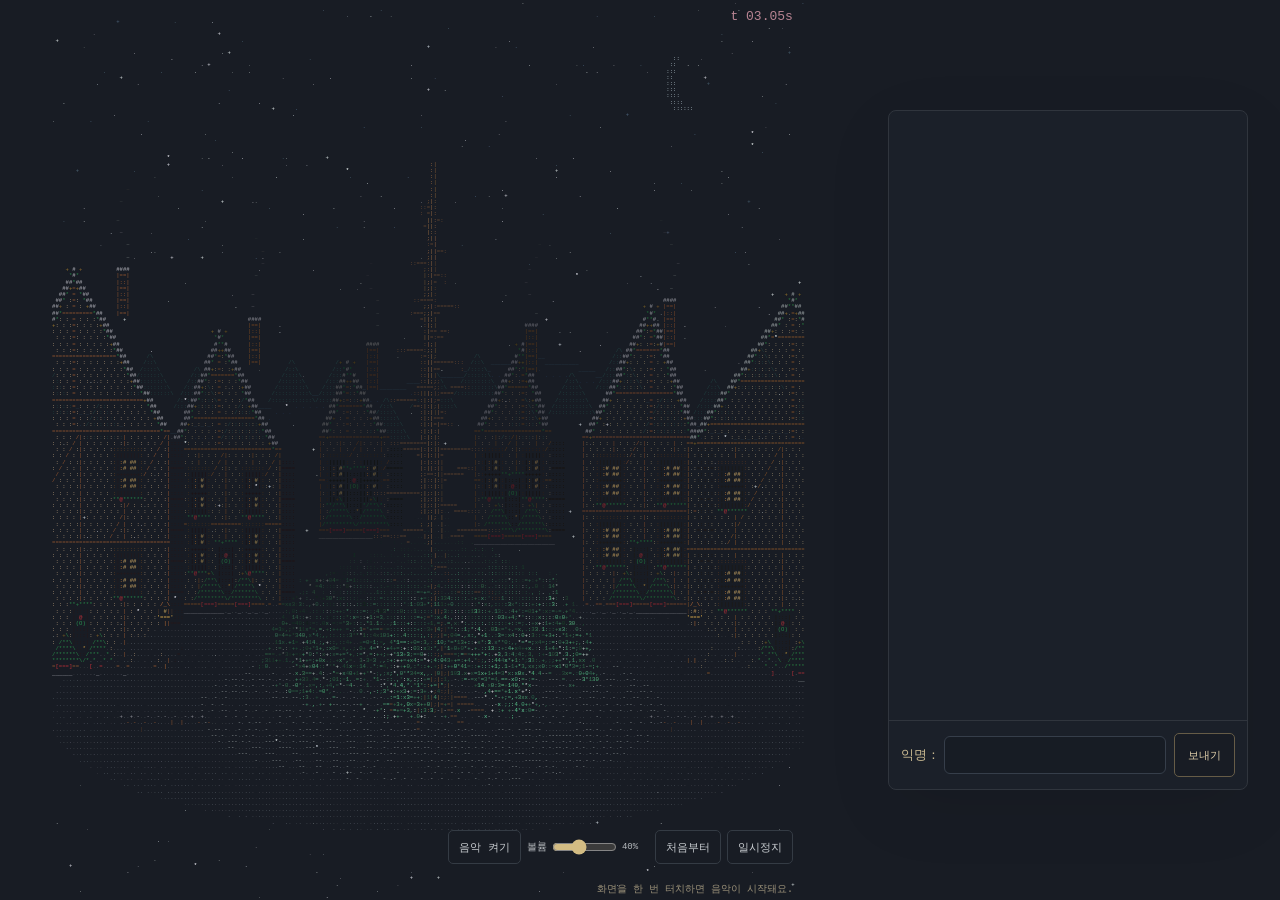
==== commit 9ba4ab31: "Add falling chat messages with tree collision particles" ====
--- a/index.html
+++ b/index.html
@@ -15,6 +15,7 @@
   <script defer src="./geometry.js"></script>
   <script defer src="./village.js"></script>
   <script defer src="./santa.js"></script>
+  <script defer src="./chat-snow.js"></script>
   <script defer src="./scene.js"></script>
   <script defer src="./music.js"></script>
   <script defer src="./chat.js"></script>
